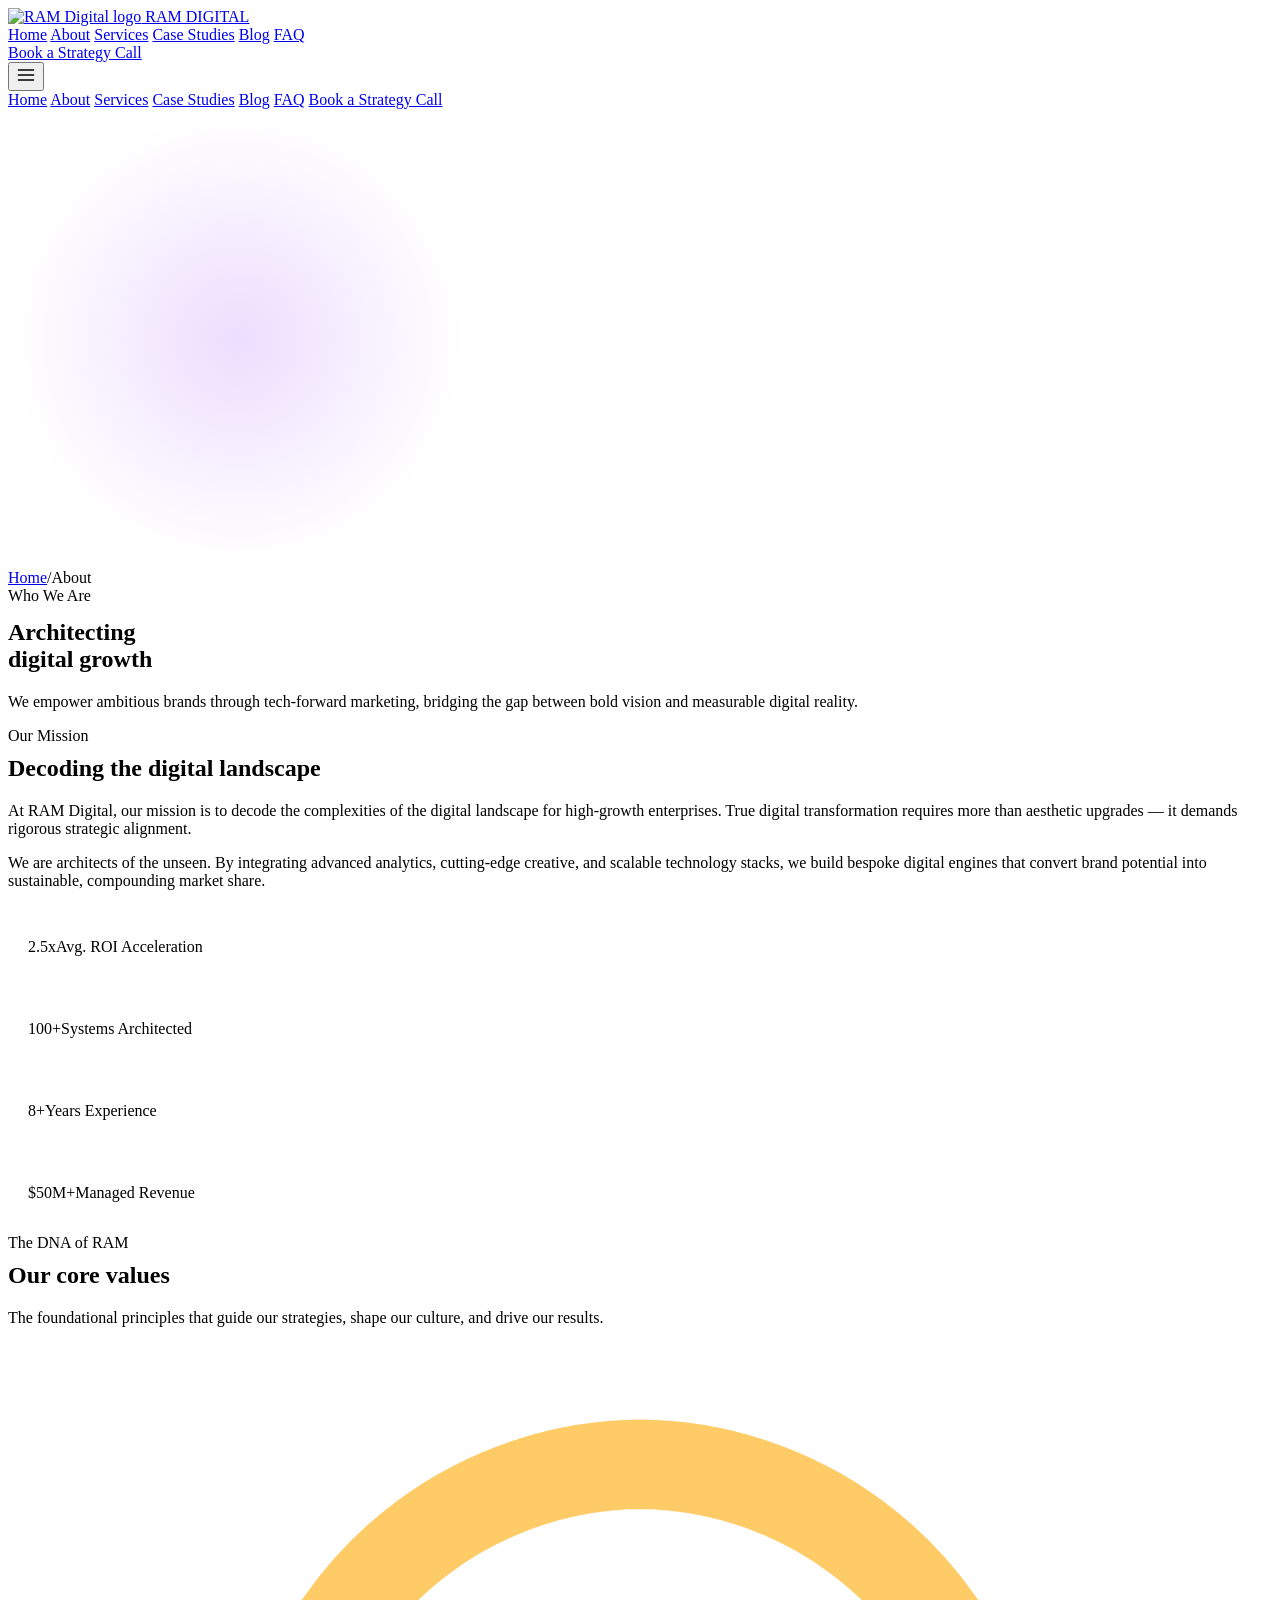
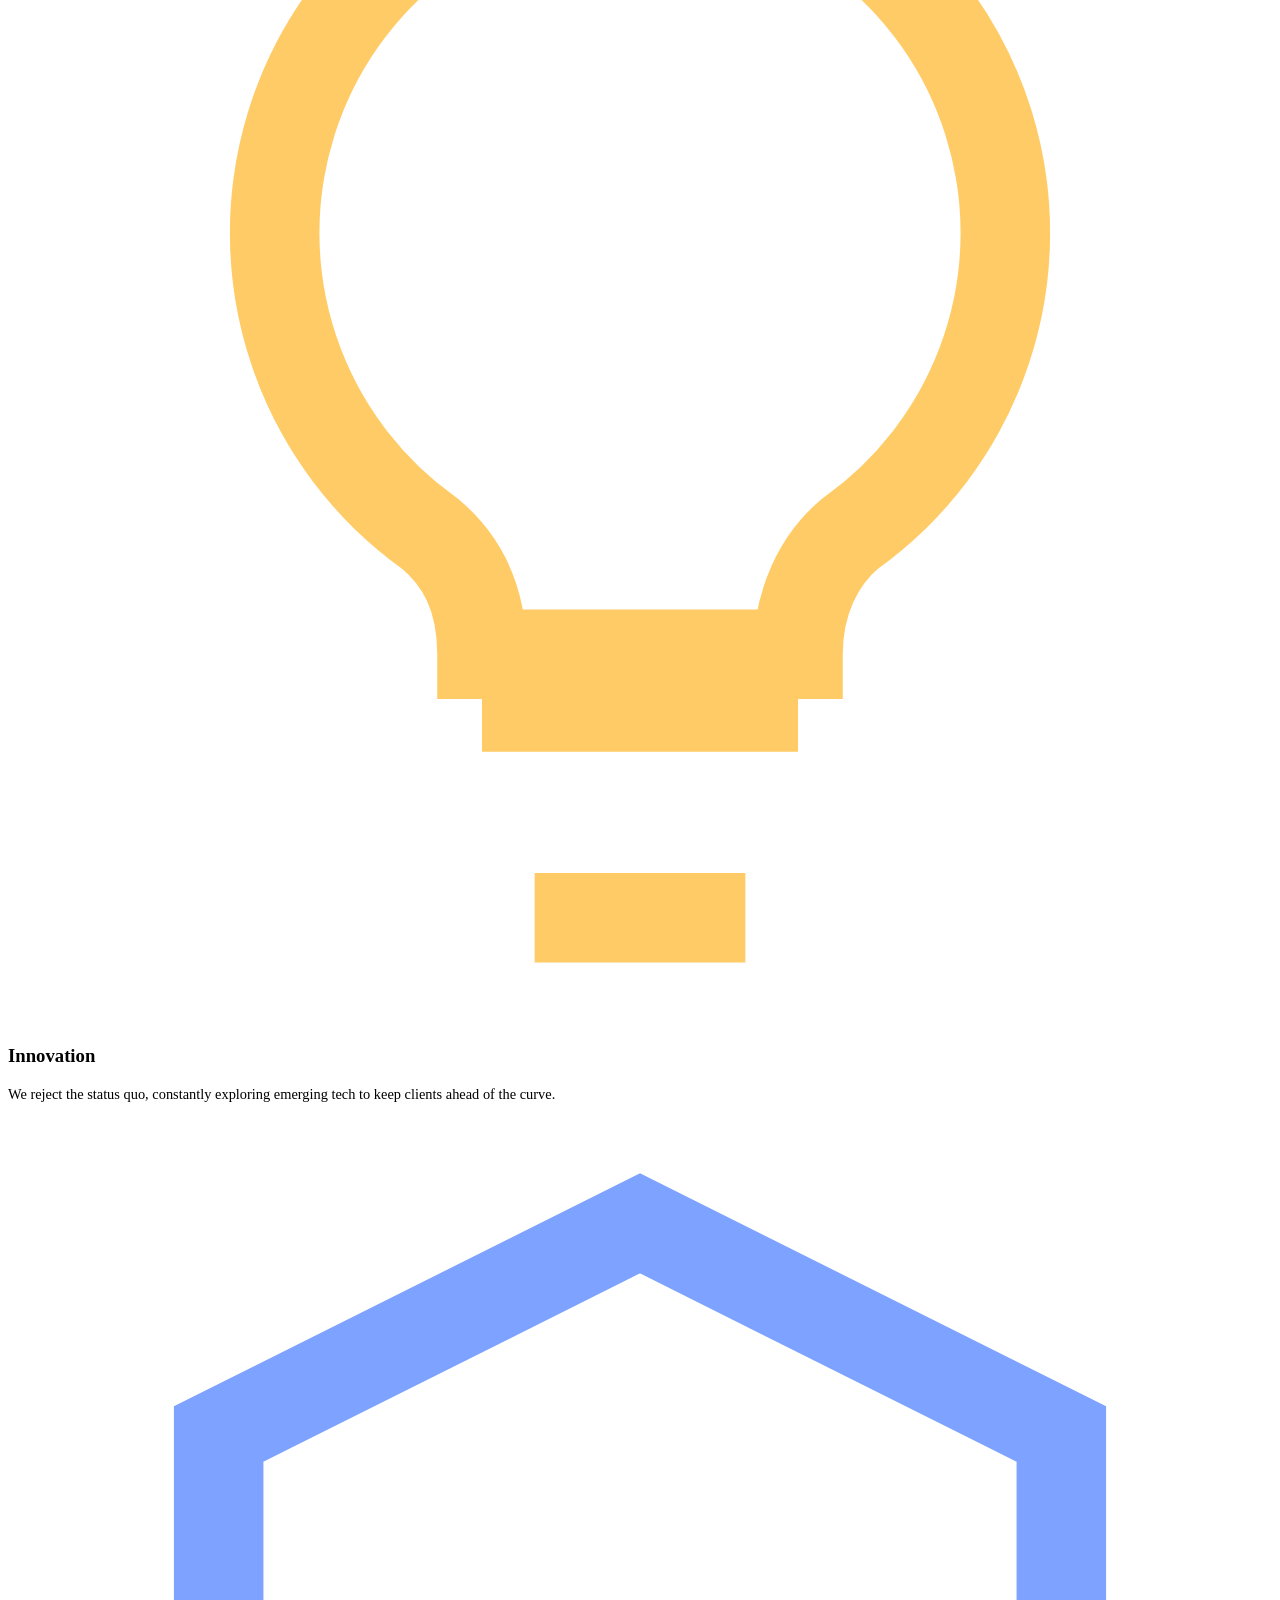
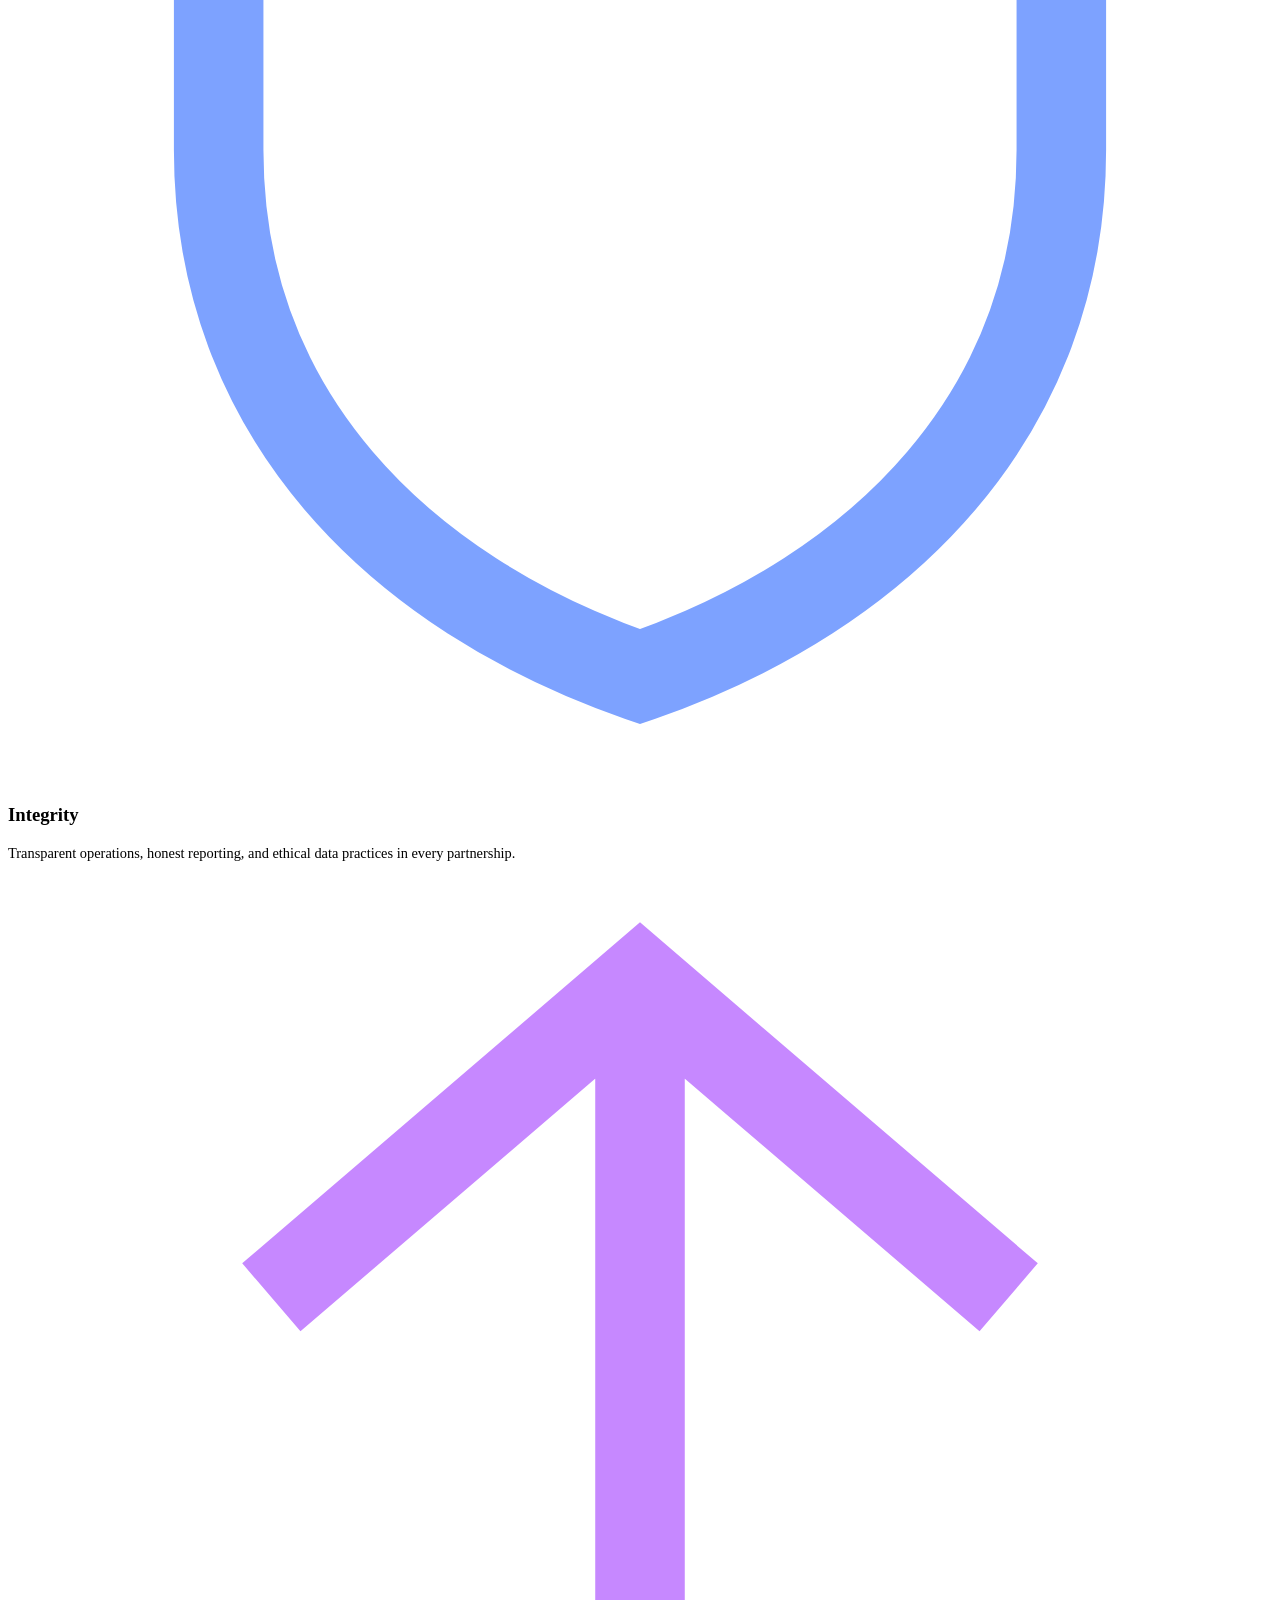
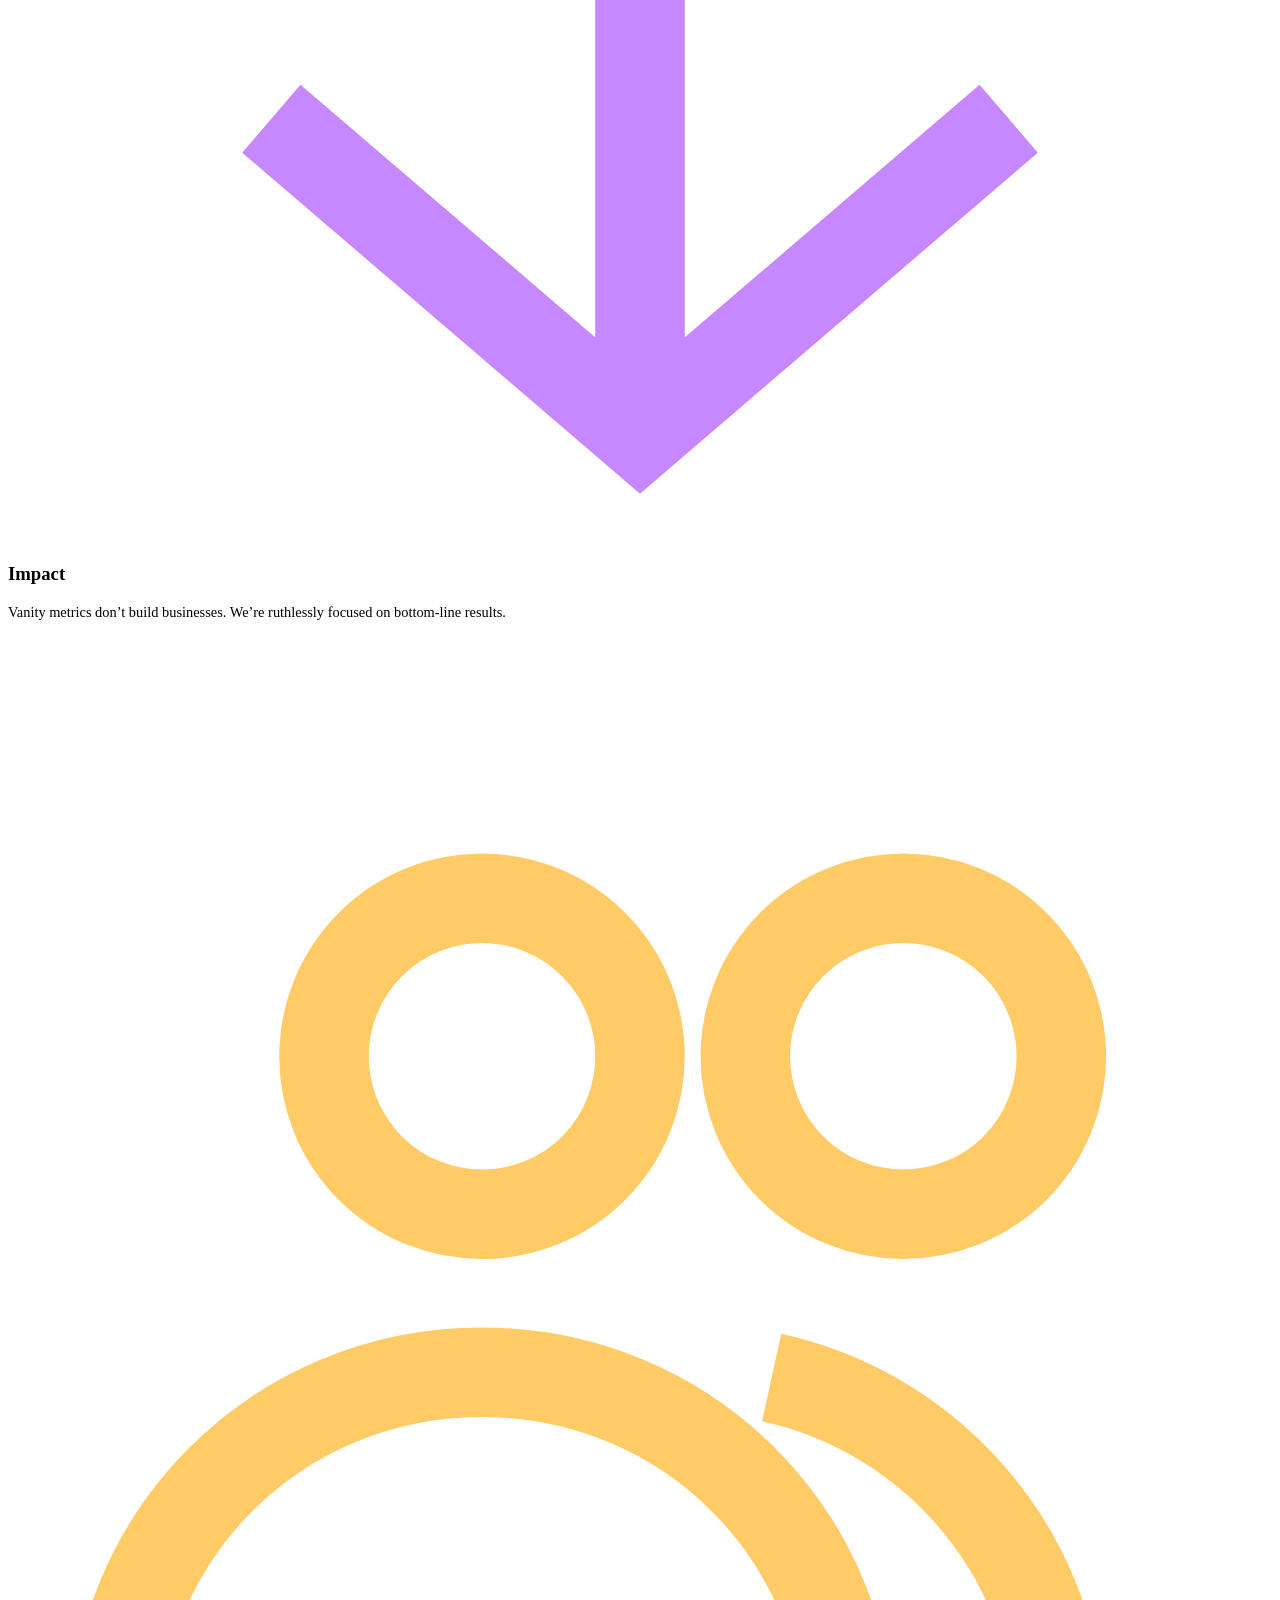
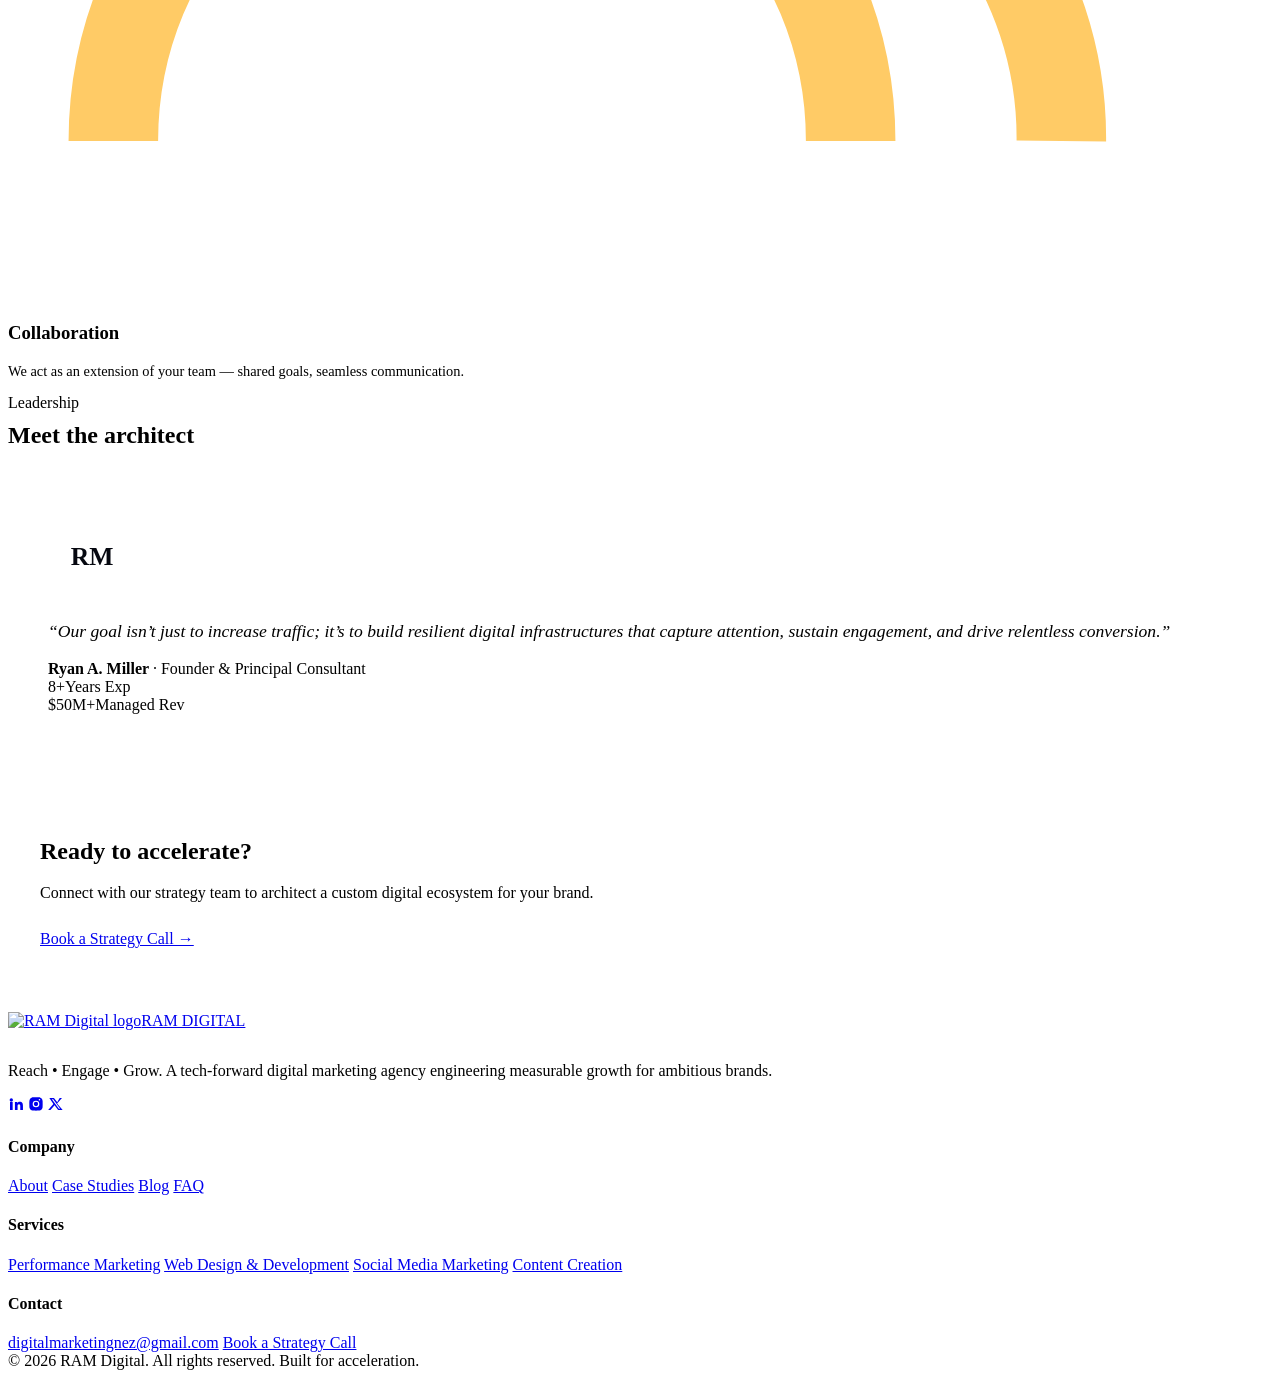
==== about.html @ 6a425c7b "Add files via upload" ====
<!DOCTYPE html>
<html lang="en">
<head>
<meta charset="UTF-8">
<meta name="viewport" content="width=device-width, initial-scale=1.0">
<title>About | RAM Digital</title>
<meta name="description" content="RAM Digital was founded on the belief that marketing should be a measurable science. Meet our mission, values and leadership.">
<link rel="icon" type="image/png" sizes="32x32" href="images/favicon-32.png">
<link rel="icon" type="image/png" sizes="16x16" href="images/favicon-16.png">
<link rel="apple-touch-icon" href="images/apple-touch-icon.png">
<link rel="manifest" href="manifest.json">
<meta name="theme-color" content="#080b14">
<link rel="stylesheet" href="css/style.css">
</head>
<body>
<header class="site-header">
  <div class="container nav-row">
    <a href="index.html" class="brand">
      <img src="images/logo-192.png" alt="RAM Digital logo">
      RAM DIGITAL
    </a>
    <nav class="nav-links" aria-label="Primary">
      <a href="index.html">Home</a>
<a href="about.html" class="active">About</a>
<a href="services.html">Services</a>
<a href="case-studies.html">Case Studies</a>
<a href="blog.html">Blog</a>
<a href="faq.html">FAQ</a>
    </nav>
    <div class="nav-actions">
      <div class="nav-cta">
        <a href="book-a-call.html" class="btn btn-primary btn-sm">Book a Strategy Call</a>
      </div>
      <button class="nav-toggle" aria-label="Toggle menu" aria-expanded="false">
        <svg width="20" height="20" viewBox="0 0 24 24" fill="none"><path d="M3 6h18M3 12h18M3 18h18" stroke="currentColor" stroke-width="2" stroke-linecap="round"/></svg>
      </button>
    </div>
  </div>
  <div class="mobile-menu">
    <a href="index.html">Home</a>
<a href="about.html">About</a>
<a href="services.html">Services</a>
<a href="case-studies.html">Case Studies</a>
<a href="blog.html">Blog</a>
<a href="faq.html">FAQ</a>
    <a href="book-a-call.html" class="btn btn-primary">Book a Strategy Call</a>
  </div>
</header>

<main>
  <section class="page-header">
    <div class="glow-orb" style="width:460px;height:460px;background:radial-gradient(circle,#a855f733,transparent 70%);top:-140px;right:-60px;"></div>
    <div class="container">
      <nav class="breadcrumb"><a href="index.html">Home</a><span>/</span><span style="color:var(--text-mid)">About</span></nav>
      <span class="eyebrow">Who We Are</span>
      <h1 style="margin-top:14px; max-width:16ch;">Architecting <span class="text-gradient">digital growth</span></h1>
      <p class="lede">We empower ambitious brands through tech-forward marketing, bridging the gap between bold vision and measurable digital reality.</p>
    </div>
  </section>

  <section class="section">
    <div class="container grid grid-2" style="align-items:center;">
      <div>
        <span class="eyebrow">Our Mission</span>
        <h2 style="margin-top:10px;">Decoding the digital landscape</h2>
        <p>At RAM Digital, our mission is to decode the complexities of the digital landscape for high-growth enterprises. True digital transformation requires more than aesthetic upgrades &mdash; it demands rigorous strategic alignment.</p>
        <p>We are architects of the unseen. By integrating advanced analytics, cutting-edge creative, and scalable technology stacks, we build bespoke digital engines that convert brand potential into sustainable, compounding market share.</p>
      </div>
      <div class="stat-row" style="grid-template-columns:1fr 1fr;">
        <div class="stat" style="padding:32px 20px;"><span class="num">2.5x</span><span class="label">Avg. ROI Acceleration</span></div>
        <div class="stat" style="padding:32px 20px;"><span class="num">100+</span><span class="label">Systems Architected</span></div>
        <div class="stat" style="padding:32px 20px;"><span class="num">8+</span><span class="label">Years Experience</span></div>
        <div class="stat" style="padding:32px 20px;"><span class="num">$50M+</span><span class="label">Managed Revenue</span></div>
      </div>
    </div>
  </section>

  <section class="section" style="background:var(--surface); border-top:1px solid var(--border); border-bottom:1px solid var(--border);">
    <div class="container">
      <span class="eyebrow">The DNA of RAM</span>
      <h2 style="margin-top:10px;">Our core values</h2>
      <p class="lede">The foundational principles that guide our strategies, shape our culture, and drive our results.</p>
      <div class="grid grid-4" style="margin-top:32px;">
        <div class="card">
          <div class="card-icon"><svg viewBox="0 0 24 24" fill="none" stroke="#ffcb66" stroke-width="1.7"><path d="M9 18h6M10 22h4M12 2a7 7 0 00-4 12.7c.6.5 1 1.2 1 2.3h6c0-1 .4-1.8 1-2.3A7 7 0 0012 2z"/></svg></div>
          <h3>Innovation</h3>
          <p style="font-size:.9rem;">We reject the status quo, constantly exploring emerging tech to keep clients ahead of the curve.</p>
        </div>
        <div class="card">
          <div class="card-icon"><svg viewBox="0 0 24 24" fill="none" stroke="#7da2ff" stroke-width="1.7"><path d="M12 2l8 4v6c0 5-3.4 8.4-8 10-4.6-1.6-8-5-8-10V6l8-4z"/></svg></div>
          <h3>Integrity</h3>
          <p style="font-size:.9rem;">Transparent operations, honest reporting, and ethical data practices in every partnership.</p>
        </div>
        <div class="card">
          <div class="card-icon"><svg viewBox="0 0 24 24" fill="none" stroke="#c688ff" stroke-width="1.7"><path d="M12 2v20M5 8l7-6 7 6M5 16l7 6 7-6"/></svg></div>
          <h3>Impact</h3>
          <p style="font-size:.9rem;">Vanity metrics don&rsquo;t build businesses. We&rsquo;re ruthlessly focused on bottom-line results.</p>
        </div>
        <div class="card">
          <div class="card-icon"><svg viewBox="0 0 24 24" fill="none" stroke="#ffcb66" stroke-width="1.7"><circle cx="9" cy="8" r="3"/><path d="M2 21c0-3.9 3.1-7 7-7s7 3.1 7 7"/><circle cx="17" cy="8" r="3"/><path d="M14.5 14.1a7 7 0 015.5 6.9"/></svg></div>
          <h3>Collaboration</h3>
          <p style="font-size:.9rem;">We act as an extension of your team &mdash; shared goals, seamless communication.</p>
        </div>
      </div>
    </div>
  </section>

  <section class="section">
    <div class="container">
      <span class="eyebrow">Leadership</span>
      <h2 style="margin-top:10px;">Meet the architect</h2>
      <div class="card" style="margin-top:24px; padding:40px;">
        <div class="grid grid-2" style="align-items:center; gap:40px;">
          <div>
            <div style="width:88px;height:88px;border-radius:50%;background:var(--grad-ascent); display:flex; align-items:center; justify-content:center; font-family:var(--font-display); font-weight:800; font-size:1.6rem; color:#060810; margin-bottom:20px;">RM</div>
            <p style="font-size:1.1rem; color:var(--text-hi); font-style:italic;">&ldquo;Our goal isn&rsquo;t just to increase traffic; it&rsquo;s to build resilient digital infrastructures that capture attention, sustain engagement, and drive relentless conversion.&rdquo;</p>
            <p style="margin:0; font-weight:700; color:var(--text-hi);">Ryan A. Miller <span style="font-weight:400; color:var(--text-lo);">&middot; Founder &amp; Principal Consultant</span></p>
          </div>
          <div class="stat-row" style="grid-template-columns:1fr 1fr;">
            <div class="stat"><span class="num">8+</span><span class="label">Years Exp</span></div>
            <div class="stat"><span class="num">$50M+</span><span class="label">Managed Rev</span></div>
          </div>
        </div>
      </div>
    </div>
  </section>

  <section class="section text-center">
    <div class="container">
      <div class="card" style="padding:64px 32px; background:linear-gradient(135deg, var(--surface), var(--surface-2));">
        <h2>Ready to accelerate?</h2>
        <p class="lede" style="margin:0 auto 28px;">Connect with our strategy team to architect a custom digital ecosystem for your brand.</p>
        <a href="book-a-call.html" class="btn btn-primary">Book a Strategy Call &rarr;</a>
      </div>
    </div>
  </section>
</main>
<footer class="site-footer">
  <div class="container">
    <div class="footer-grid">
      <div class="footer-brand">
        <a href="index.html" class="brand" style="margin-bottom:16px; display:inline-flex;">
          <img src="images/logo-192.png" alt="RAM Digital logo">
          RAM DIGITAL
        </a>
        <p>Reach &bull; Engage &bull; Grow. A tech-forward digital marketing agency engineering measurable growth for ambitious brands.</p>
        <div class="social-row" aria-label="Social links">
          <a href="#" aria-label="LinkedIn"><svg width="16" height="16" viewBox="0 0 24 24" fill="currentColor"><path d="M4.98 3.5a2.5 2.5 0 11-.02 5 2.5 2.5 0 01.02-5zM3 9h4v12H3V9zm7 0h3.8v1.7h.05c.53-1 1.83-2.05 3.77-2.05 4.03 0 4.78 2.65 4.78 6.1V21h-4v-5.6c0-1.34-.02-3.07-1.87-3.07-1.87 0-2.16 1.46-2.16 2.97V21h-4V9z"/></svg></a>
          <a href="#" aria-label="Instagram"><svg width="16" height="16" viewBox="0 0 24 24" fill="currentColor"><path d="M12 2c2.72 0 3.06.01 4.12.06 1.06.05 1.79.22 2.43.47.66.26 1.21.6 1.76 1.15.5.5.9 1.1 1.15 1.76.25.64.42 1.37.47 2.43.05 1.06.06 1.4.06 4.12s-.01 3.06-.06 4.12c-.05 1.06-.22 1.79-.47 2.43a4.9 4.9 0 01-1.15 1.76 4.9 4.9 0 01-1.76 1.15c-.64.25-1.37.42-2.43.47-1.06.05-1.4.06-4.12.06s-3.06-.01-4.12-.06c-1.06-.05-1.79-.22-2.43-.47a4.9 4.9 0 01-1.76-1.15 4.9 4.9 0 01-1.15-1.76c-.25-.64-.42-1.37-.47-2.43C2.01 15.06 2 14.72 2 12s.01-3.06.06-4.12c.05-1.06.22-1.79.47-2.43.26-.66.6-1.21 1.15-1.76A4.9 4.9 0 015.44 2.53c.64-.25 1.37-.42 2.43-.47C8.94 2.01 9.28 2 12 2zm0 5a5 5 0 100 10 5 5 0 000-10zm0 8.2a3.2 3.2 0 110-6.4 3.2 3.2 0 010 6.4zm5.2-8.4a1.17 1.17 0 100-2.34 1.17 1.17 0 000 2.34z"/></svg></a>
          <a href="#" aria-label="X"><svg width="16" height="16" viewBox="0 0 24 24" fill="currentColor"><path d="M17.53 3H21l-7.36 8.41L22 21h-6.82l-5.34-6.98L3.7 21H.23l7.87-8.98L2 3h6.99l4.83 6.38L17.53 3zm-1.2 16h1.9L7.77 5H5.75l10.58 14z"/></svg></a>
        </div>
      </div>
      <div class="footer-col">
        <h4>Company</h4>
        <a href="about.html">About</a>
        <a href="case-studies.html">Case Studies</a>
        <a href="blog.html">Blog</a>
        <a href="faq.html">FAQ</a>
      </div>
      <div class="footer-col">
        <h4>Services</h4>
        <a href="performance-marketing.html">Performance Marketing</a>
        <a href="web-design-development.html">Web Design &amp; Development</a>
        <a href="social-media-marketing.html">Social Media Marketing</a>
        <a href="content-creation.html">Content Creation</a>
      </div>
      <div class="footer-col">
        <h4>Contact</h4>
        <a href="mailto:digitalmarketingnez@gmail.com">digitalmarketingnez@gmail.com</a>
        <a href="book-a-call.html">Book a Strategy Call</a>
      </div>
    </div>
    <div class="footer-bottom">
      <span>&copy; 2026 RAM Digital. All rights reserved.</span>
      <span>Built for acceleration.</span>
    </div>
  </div>
</footer>
<script src="js/main.js"></script>
</body>
</html>
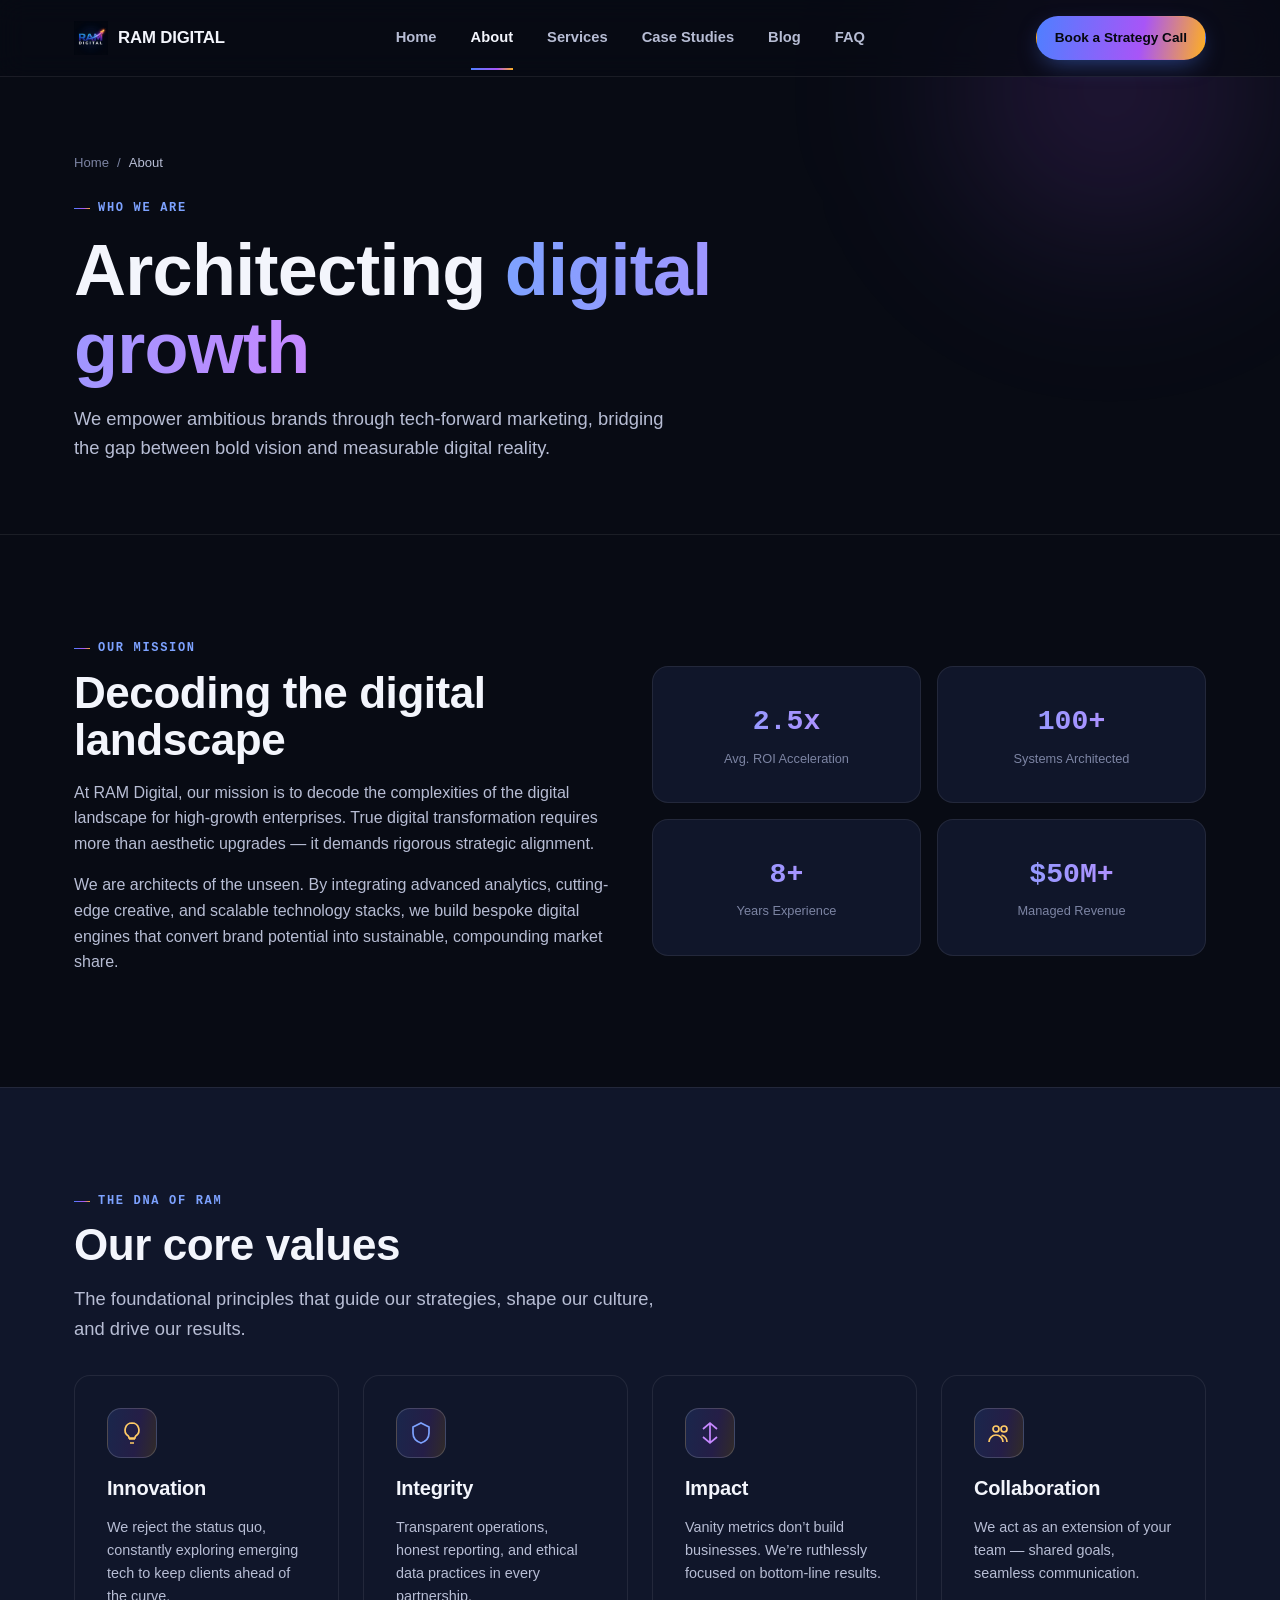
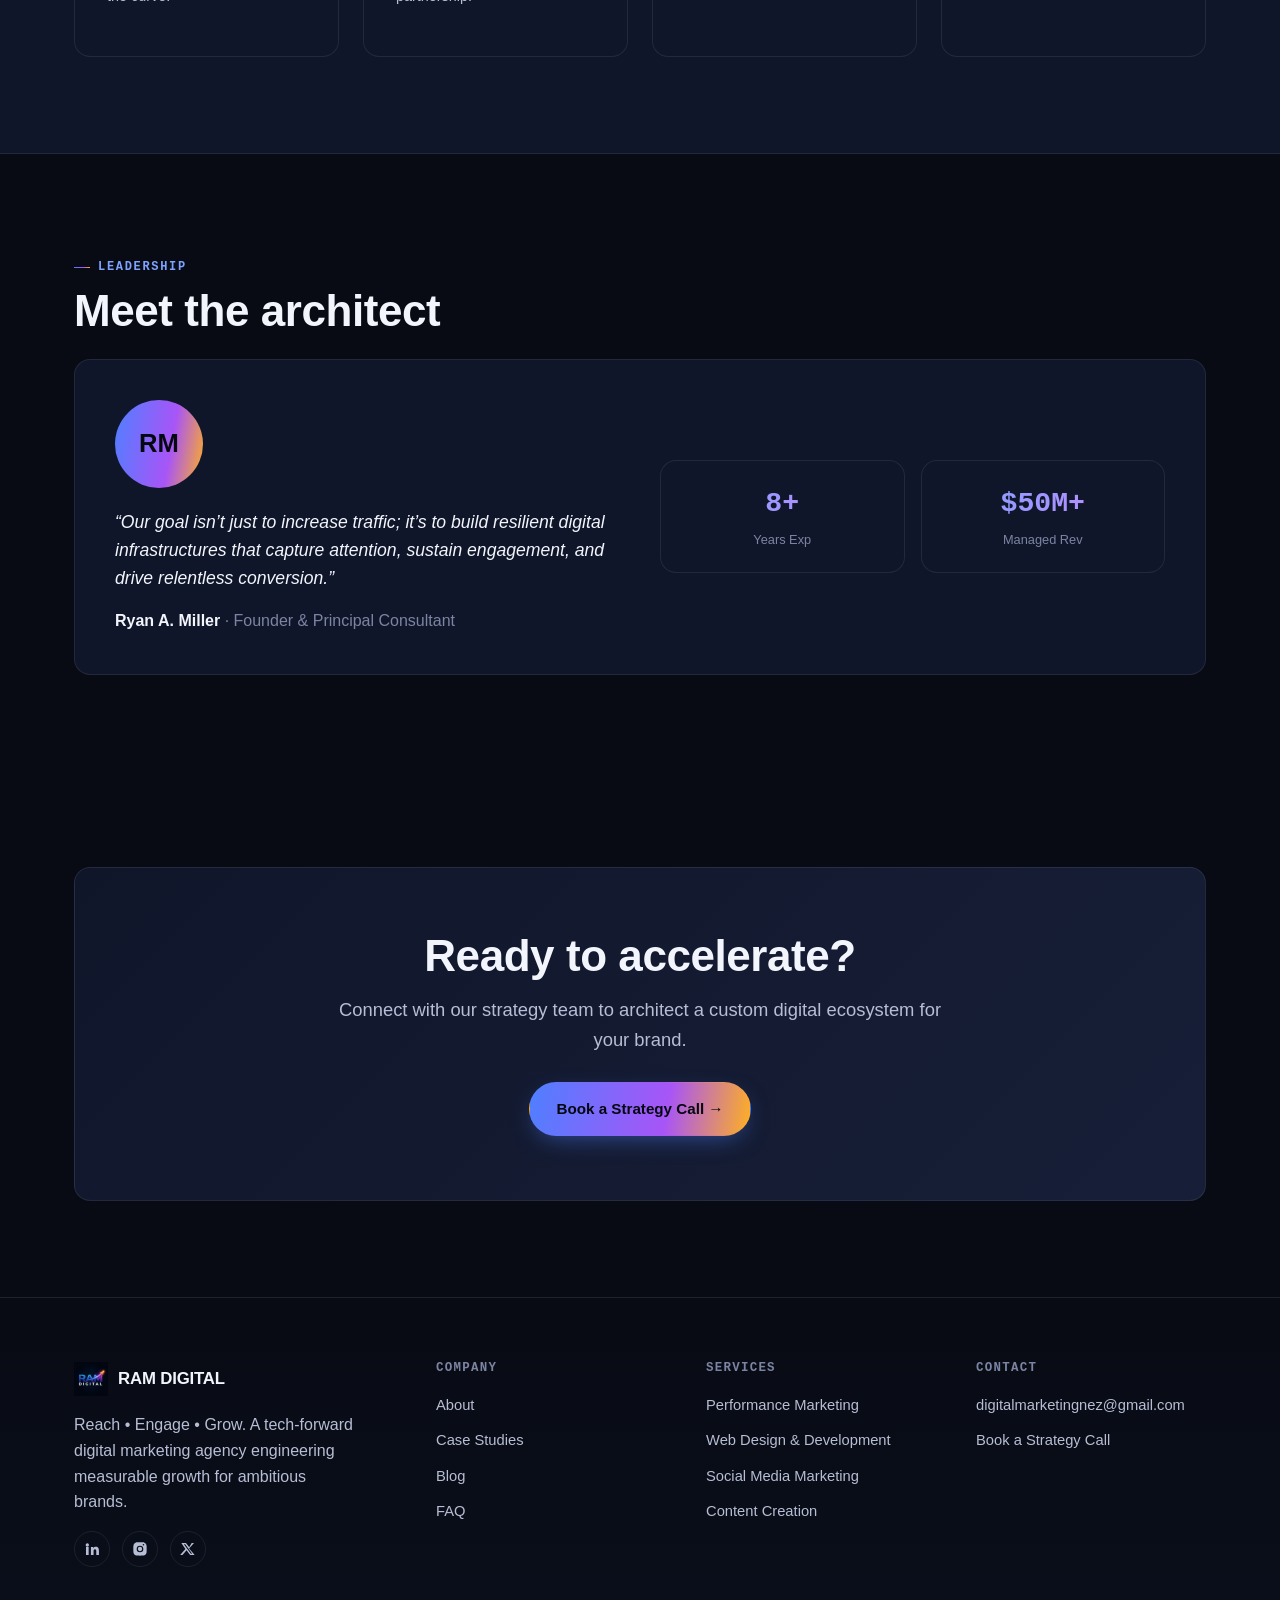
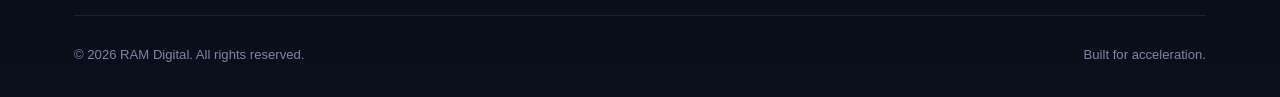
==== commit 8445ef9a: "Add files via upload" ====
--- a/about.html
+++ b/about.html
@@ -10,13 +10,567 @@
 <link rel="apple-touch-icon" href="images/apple-touch-icon.png">
 <link rel="manifest" href="manifest.json">
 <meta name="theme-color" content="#080b14">
-<link rel="stylesheet" href="css/style.css">
+<style>
+/* ==========================================================================
+   RAM DIGITAL — Design System
+   Palette derived from brand mark: navy field, blue→violet ascent, gold spark
+   ========================================================================== */
+
+@import url('https://fonts.googleapis.com/css2?family=Montserrat:wght@700;800;900&family=Plus+Jakarta+Sans:ital,wght@0,400;0,500;0,600;0,700;1,400&family=IBM+Plex+Mono:wght@500;600&display=swap');
+
+:root{
+  /* --- Core palette --- */
+  --ink:        #080b14;   /* page base */
+  --surface:    #10162a;   /* card / raised panel */
+  --surface-2:  #171f38;   /* card hover / nested panel */
+  --surface-3:  #1e2848;   /* deepest raised, borders context */
+  --border:     rgba(255,255,255,0.08);
+  --border-hi:  rgba(255,255,255,0.16);
+
+  --blue:       #4f7fff;
+  --blue-soft:  #7da2ff;
+  --violet:     #a855f7;
+  --violet-soft:#c688ff;
+  --gold:       #ffb020;
+  --gold-soft:  #ffcb66;
+
+  --text-hi:    #f3f5fc;
+  --text-mid:   #b7bdd4;
+  --text-lo:    #7c84a3;
+
+  --success:    #34d399;
+
+  /* --- Gradients --- */
+  --grad-ascent: linear-gradient(100deg, var(--blue) 0%, var(--violet) 62%, var(--gold) 100%);
+  --grad-ascent-soft: linear-gradient(100deg, rgba(79,127,255,.16) 0%, rgba(168,85,247,.14) 60%, rgba(255,176,32,.14) 100%);
+  --grad-text: linear-gradient(95deg, var(--blue-soft) 0%, var(--violet-soft) 100%);
+  --grad-radial-glow: radial-gradient(circle at 50% 0%, rgba(79,127,255,.20), transparent 60%);
+
+  /* --- Type --- */
+  --font-display: 'Montserrat', sans-serif;
+  --font-body: 'Plus Jakarta Sans', sans-serif;
+  --font-mono: 'IBM Plex Mono', monospace;
+
+  /* --- Spacing / layout --- */
+  --container: 1180px;
+  --gutter: 24px;
+  --radius-sm: 10px;
+  --radius-md: 16px;
+  --radius-lg: 24px;
+  --radius-full: 999px;
+}
+
+/* ---------- Reset ---------- */
+*,*::before,*::after{ box-sizing: border-box; }
+html{ scroll-behavior: smooth; }
+body{
+  margin:0;
+  background: var(--ink);
+  color: var(--text-hi);
+  font-family: var(--font-body);
+  font-size: 16px;
+  line-height: 1.6;
+  -webkit-font-smoothing: antialiased;
+}
+img{ max-width:100%; display:block; }
+a{ color: inherit; text-decoration: none; }
+ul{ margin:0; padding:0; list-style:none; }
+button{ font-family: inherit; cursor:pointer; }
+input,select,textarea{ font-family: inherit; }
+
+:focus-visible{
+  outline: 2px solid var(--gold);
+  outline-offset: 3px;
+  border-radius: 4px;
+}
+
+@media (prefers-reduced-motion: reduce){
+  *{ animation-duration: .001ms !important; animation-iteration-count: 1 !important; transition-duration: .001ms !important; scroll-behavior:auto !important; }
+}
+
+/* ---------- Layout helpers ---------- */
+.container{
+  width:100%;
+  max-width: var(--container);
+  margin: 0 auto;
+  padding: 0 var(--gutter);
+}
+.section{ padding: 96px 0; position:relative; }
+.section-tight{ padding: 56px 0; }
+@media (max-width: 720px){
+  .section{ padding: 64px 0; }
+}
+
+.eyebrow{
+  display:inline-flex;
+  align-items:center;
+  gap:8px;
+  font-family: var(--font-mono);
+  font-size: 12px;
+  font-weight: 600;
+  letter-spacing: .14em;
+  text-transform: uppercase;
+  color: var(--blue-soft);
+}
+.eyebrow::before{
+  content:"";
+  width: 16px; height: 1px;
+  background: var(--grad-ascent);
+}
+
+h1,h2,h3,h4{
+  font-family: var(--font-display);
+  font-weight: 800;
+  line-height: 1.08;
+  letter-spacing: -0.01em;
+  margin: 0 0 16px;
+  color: var(--text-hi);
+}
+h1{ font-size: clamp(2.4rem, 4.4vw + 1rem, 4.5rem); }
+h2{ font-size: clamp(1.9rem, 2.6vw + 1rem, 2.75rem); }
+h3{ font-size: 1.25rem; }
+p{ margin: 0 0 16px; color: var(--text-mid); }
+.lede{ font-size: 1.15rem; color: var(--text-mid); max-width: 60ch; }
+
+.text-gradient{
+  background: var(--grad-text);
+  -webkit-background-clip: text;
+  background-clip: text;
+  color: transparent;
+}
+
+/* ---------- Trajectory motif (signature element) ---------- */
+/* An ascending gradient line with a glowing terminus — echoes the growth-arrow mark.
+   Used as hero backdrop, section divider, and inline data accent. */
+.trajectory-divider{
+  width:100%;
+  height: 48px;
+  display:flex;
+  align-items:center;
+  justify-content:center;
+  margin: 8px 0 0;
+}
+.trajectory-divider svg{ width:100%; max-width: 340px; height:auto; opacity:.9; }
+
+.glow-orb{
+  position:absolute;
+  border-radius:50%;
+  filter: blur(70px);
+  pointer-events:none;
+  z-index:0;
+}
+
+/* ---------- Buttons ---------- */
+.btn{
+  display:inline-flex;
+  align-items:center;
+  justify-content:center;
+  gap:8px;
+  padding: 14px 26px;
+  border-radius: var(--radius-full);
+  font-weight:700;
+  font-size: .95rem;
+  border: 1px solid transparent;
+  transition: transform .18s ease, box-shadow .18s ease, background .18s ease, border-color .18s ease;
+  white-space: nowrap;
+}
+.btn:active{ transform: scale(.97); }
+.btn-primary{
+  background: var(--grad-ascent);
+  color: #060810;
+  box-shadow: 0 8px 24px -8px rgba(79,127,255,.55);
+}
+.btn-primary:hover{ box-shadow: 0 10px 30px -6px rgba(168,85,247,.6); transform: translateY(-1px); }
+.btn-ghost{
+  background: rgba(255,255,255,.03);
+  border-color: var(--border-hi);
+  color: var(--text-hi);
+}
+.btn-ghost:hover{ background: rgba(255,255,255,.07); border-color: var(--blue-soft); }
+.btn-block{ width:100%; }
+.btn-sm{ padding: 10px 18px; font-size:.85rem; }
+.btn-arrow{ transition: transform .18s ease; }
+.btn:hover .btn-arrow{ transform: translateX(3px); }
+
+/* ---------- Header / Nav ---------- */
+.site-header{
+  position: fixed;
+  top:0; left:0; right:0;
+  z-index: 100;
+  backdrop-filter: blur(14px);
+  background: rgba(8,11,20,.72);
+  border-bottom: 1px solid var(--border);
+}
+.nav-row{
+  display:flex;
+  align-items:center;
+  justify-content:space-between;
+  height: 76px;
+}
+.brand{
+  display:flex;
+  align-items:center;
+  gap:10px;
+  font-family: var(--font-display);
+  font-weight: 800;
+  font-size: 1.05rem;
+  letter-spacing: -0.01em;
+}
+.brand img{ height: 34px; width:auto; }
+
+.nav-links{
+  display:none;
+  align-items:center;
+  gap: 34px;
+}
+.nav-links a{
+  font-size:.92rem;
+  font-weight:600;
+  color: var(--text-mid);
+  transition: color .15s ease;
+  position:relative;
+}
+.nav-links a:hover, .nav-links a.active{ color: var(--text-hi); }
+.nav-links a.active::after{
+  content:"";
+  position:absolute;
+  left:0; right:0; bottom:-20px;
+  height:2px;
+  background: var(--grad-ascent);
+}
+.nav-cta{ display:none; align-items:center; gap:14px; }
+.nav-actions{ display:flex; align-items:center; gap:10px; }
+
+.nav-toggle{
+  display:flex;
+  align-items:center;
+  justify-content:center;
+  width:42px; height:42px;
+  background: rgba(255,255,255,.04);
+  border:1px solid var(--border);
+  border-radius: 10px;
+  color: var(--text-hi);
+}
+
+.mobile-menu{
+  position:fixed;
+  inset: 76px 0 0 0;
+  background: var(--ink);
+  z-index: 99;
+  padding: 28px var(--gutter) 40px;
+  display:none;
+  flex-direction:column;
+  gap: 4px;
+  overflow-y:auto;
+}
+.mobile-menu.open{ display:flex; }
+.mobile-menu a{
+  padding: 16px 4px;
+  border-bottom: 1px solid var(--border);
+  font-weight:600;
+  font-size:1.05rem;
+  color: var(--text-hi);
+}
+.mobile-menu .btn{ margin-top: 20px; }
+
+@media (min-width: 960px){
+  .nav-links{ display:flex; }
+  .nav-cta{ display:flex; }
+  .nav-toggle{ display:none; }
+  .mobile-menu{ display:none !important; }
+}
+
+/* ---------- Cards ---------- */
+.card{
+  background: var(--surface);
+  border: 1px solid var(--border);
+  border-radius: var(--radius-md);
+  padding: 32px;
+  transition: border-color .2s ease, transform .2s ease, background .2s ease;
+}
+.card:hover{ border-color: var(--border-hi); background: var(--surface-2); }
+.card-icon{
+  width:50px; height:50px;
+  border-radius: 14px;
+  display:flex; align-items:center; justify-content:center;
+  margin-bottom: 20px;
+  background: var(--grad-ascent-soft);
+  border: 1px solid var(--border-hi);
+}
+.card-icon svg{ width:24px; height:24px; }
+
+.pill{
+  display:inline-flex;
+  align-items:center;
+  padding: 6px 14px;
+  border-radius: var(--radius-full);
+  font-size:.78rem;
+  font-weight:700;
+  background: rgba(255,255,255,.05);
+  border: 1px solid var(--border);
+  color: var(--text-mid);
+}
+
+/* ---------- Stats ---------- */
+.stat-row{
+  display:grid;
+  grid-template-columns: repeat(2,1fr);
+  gap: 16px;
+}
+@media (min-width:720px){ .stat-row{ grid-template-columns: repeat(4,1fr); } }
+.stat{
+  padding: 20px;
+  border-radius: var(--radius-md);
+  background: var(--surface);
+  border: 1px solid var(--border);
+  text-align:center;
+}
+.stat .num{
+  font-family: var(--font-mono);
+  font-size: clamp(1.6rem, 2.2vw, 2.2rem);
+  font-weight: 600;
+  background: var(--grad-text);
+  -webkit-background-clip:text;
+  background-clip:text;
+  color:transparent;
+  display:block;
+}
+.stat .label{ font-size:.8rem; color: var(--text-lo); margin-top:4px; }
+
+/* ---------- Grid utilities ---------- */
+.grid{ display:grid; gap: 24px; }
+.grid-2{ grid-template-columns: 1fr; }
+.grid-3{ grid-template-columns: 1fr; }
+.grid-4{ grid-template-columns: repeat(2,1fr); }
+@media (min-width: 720px){
+  .grid-2{ grid-template-columns: repeat(2,1fr); }
+  .grid-3{ grid-template-columns: repeat(3,1fr); }
+}
+@media (min-width: 960px){
+  .grid-4{ grid-template-columns: repeat(4,1fr); }
+}
+
+.flex{ display:flex; }
+.items-center{ align-items:center; }
+.justify-between{ justify-content:space-between; }
+.gap-sm{ gap:10px; }
+.gap-md{ gap:20px; }
+.mt-0{ margin-top:0; }
+.text-center{ text-align:center; }
+.max-w{ max-width: 640px; margin-left:auto; margin-right:auto; }
+
+/* ---------- Hero ---------- */
+.hero{
+  padding: 168px 0 96px;
+  position:relative;
+  overflow:hidden;
+}
+.hero-grid{
+  display:grid;
+  gap: 48px;
+  align-items:center;
+  grid-template-columns: 1fr;
+}
+@media (min-width: 960px){
+  .hero-grid{ grid-template-columns: 1.1fr .9fr; gap: 64px; }
+}
+.hero-actions{ display:flex; flex-wrap:wrap; gap:14px; margin-top: 8px; }
+
+/* ---------- Forms ---------- */
+.field{ margin-bottom: 18px; }
+.field label{
+  display:block;
+  font-size:.82rem;
+  font-weight:600;
+  color: var(--text-mid);
+  margin-bottom: 8px;
+}
+.field input, .field select, .field textarea{
+  width:100%;
+  padding: 14px 16px;
+  background: var(--surface-2);
+  border: 1px solid var(--border);
+  border-radius: var(--radius-sm);
+  color: var(--text-hi);
+  font-size: .95rem;
+  transition: border-color .15s ease;
+}
+.field input:focus, .field select:focus, .field textarea:focus{
+  border-color: var(--blue);
+  outline:none;
+}
+.field textarea{ resize: vertical; min-height: 110px; }
+
+/* ---------- FAQ accordion ---------- */
+.faq-item{
+  border: 1px solid var(--border);
+  border-radius: var(--radius-md);
+  background: var(--surface);
+  margin-bottom: 12px;
+  overflow:hidden;
+}
+.faq-q{
+  width:100%;
+  display:flex;
+  align-items:center;
+  justify-content:space-between;
+  gap:16px;
+  padding: 20px 24px;
+  background:none;
+  border:none;
+  color: var(--text-hi);
+  font-weight:700;
+  font-size: 1rem;
+  text-align:left;
+}
+.faq-q .chev{ transition: transform .2s ease; flex-shrink:0; color: var(--text-lo); }
+.faq-item.open .faq-q .chev{ transform: rotate(180deg); }
+.faq-a{
+  max-height:0;
+  overflow:hidden;
+  transition: max-height .25s ease;
+  padding: 0 24px;
+}
+.faq-item.open .faq-a{ padding-bottom: 20px; }
+
+/* ---------- Footer ---------- */
+.site-footer{
+  border-top: 1px solid var(--border);
+  padding: 64px 0 32px;
+  background: linear-gradient(180deg, transparent, rgba(79,127,255,.03));
+}
+.footer-grid{
+  display:grid;
+  gap: 40px;
+  grid-template-columns: 1fr;
+  margin-bottom: 48px;
+}
+@media (min-width: 720px){
+  .footer-grid{ grid-template-columns: 1.4fr 1fr 1fr 1fr; }
+}
+.footer-brand p{ max-width: 32ch; }
+.footer-col h4{
+  font-family: var(--font-mono);
+  font-size:.78rem;
+  letter-spacing:.1em;
+  text-transform: uppercase;
+  color: var(--text-lo);
+  font-weight:600;
+  margin-bottom: 18px;
+}
+.footer-col a{
+  display:block;
+  color: var(--text-mid);
+  font-size: .92rem;
+  margin-bottom: 12px;
+  transition: color .15s ease;
+}
+.footer-col a:hover{ color: var(--text-hi); }
+.footer-bottom{
+  display:flex;
+  flex-direction:column;
+  gap:12px;
+  padding-top: 28px;
+  border-top: 1px solid var(--border);
+  font-size:.82rem;
+  color: var(--text-lo);
+}
+@media (min-width:720px){
+  .footer-bottom{ flex-direction:row; justify-content:space-between; }
+}
+.social-row{ display:flex; gap:12px; }
+.social-row a{
+  width:36px; height:36px;
+  display:flex; align-items:center; justify-content:center;
+  border:1px solid var(--border);
+  border-radius:50%;
+  color: var(--text-mid);
+}
+.social-row a:hover{ border-color: var(--blue-soft); color: var(--text-hi); }
+
+/* ---------- Breadcrumb / page header ---------- */
+.page-header{
+  padding: 152px 0 56px;
+  border-bottom: 1px solid var(--border);
+  position:relative;
+  overflow:hidden;
+}
+.breadcrumb{
+  display:flex; align-items:center; gap:8px;
+  font-size:.82rem; color: var(--text-lo); margin-bottom: 18px;
+}
+.breadcrumb a:hover{ color: var(--text-hi); }
+
+/* ---------- Misc components ---------- */
+.badge-num{
+  font-family: var(--font-mono);
+  font-size:.78rem;
+  color: var(--gold-soft);
+  border: 1px solid var(--border-hi);
+  border-radius: var(--radius-full);
+  padding: 4px 12px;
+  display:inline-block;
+  margin-bottom: 14px;
+}
+.divider{ height:1px; background: var(--border); border:none; margin: 0; }
+
+.quote-card{
+  background: var(--surface);
+  border: 1px solid var(--border);
+  border-radius: var(--radius-lg);
+  padding: 32px;
+}
+.stars{ color: var(--gold); letter-spacing:2px; margin-bottom: 14px; }
+
+.tag-list{ display:flex; flex-wrap:wrap; gap:8px; }
+
+.table-of-timeline{ display:flex; flex-direction:column; gap:0; }
+.timeline-step{
+  display:grid;
+  grid-template-columns: 90px 1fr;
+  gap: 20px;
+  padding: 28px 0;
+  border-top: 1px solid var(--border);
+}
+.timeline-step:last-child{ border-bottom: 1px solid var(--border); }
+.timeline-step .when{
+  font-family: var(--font-mono);
+  font-size:.82rem;
+  color: var(--gold-soft);
+  padding-top: 4px;
+}
+
+.blog-card img, .case-card img{
+  border-radius: var(--radius-md) var(--radius-md) 0 0;
+  aspect-ratio: 16/10;
+  object-fit: cover;
+  width:100%;
+}
+.blog-card{ padding:0; overflow:hidden; }
+.blog-card .body{ padding: 24px; }
+.meta-row{ display:flex; gap:14px; align-items:center; font-size:.78rem; color: var(--text-lo); margin-bottom: 12px; font-family: var(--font-mono); }
+
+.avatar-stack{ display:flex; }
+.avatar-stack img{
+  width:38px; height:38px; border-radius:50%;
+  border: 2px solid var(--ink);
+  object-fit:cover;
+  margin-left:-10px;
+}
+.avatar-stack img:first-child{ margin-left:0; }
+
+.sr-only{
+  position:absolute; width:1px; height:1px; padding:0; margin:-1px;
+  overflow:hidden; clip:rect(0,0,0,0); white-space:nowrap; border:0;
+}
+
+</style>
 </head>
 <body>
 <header class="site-header">
   <div class="container nav-row">
     <a href="index.html" class="brand">
-      <img src="images/logo-192.png" alt="RAM Digital logo">
+      <img src="[data-uri]" alt="RAM Digital logo">
       RAM DIGITAL
     </a>
     <nav class="nav-links" aria-label="Primary">
@@ -140,7 +694,7 @@
     <div class="footer-grid">
       <div class="footer-brand">
         <a href="index.html" class="brand" style="margin-bottom:16px; display:inline-flex;">
-          <img src="images/logo-192.png" alt="RAM Digital logo">
+          <img src="[data-uri]" alt="RAM Digital logo">
           RAM DIGITAL
         </a>
         <p>Reach &bull; Engage &bull; Grow. A tech-forward digital marketing agency engineering measurable growth for ambitious brands.</p>
@@ -176,6 +730,95 @@
     </div>
   </div>
 </footer>
-<script src="js/main.js"></script>
+<script>
+// RAM Digital — shared interactions
+document.addEventListener('DOMContentLoaded', () => {
+  // Mobile nav toggle
+  const toggle = document.querySelector('.nav-toggle');
+  const menu = document.querySelector('.mobile-menu');
+  if (toggle && menu) {
+    toggle.addEventListener('click', () => {
+      const isOpen = menu.classList.toggle('open');
+      toggle.setAttribute('aria-expanded', isOpen ? 'true' : 'false');
+      document.body.style.overflow = isOpen ? 'hidden' : '';
+    });
+    menu.querySelectorAll('a').forEach(a => {
+      a.addEventListener('click', () => {
+        menu.classList.remove('open');
+        document.body.style.overflow = '';
+      });
+    });
+  }
+
+  // FAQ accordions
+  document.querySelectorAll('.faq-item').forEach(item => {
+    const q = item.querySelector('.faq-q');
+    const a = item.querySelector('.faq-a');
+    if (!q || !a) return;
+    a.style.maxHeight = '0px';
+    q.addEventListener('click', () => {
+      const isOpen = item.classList.contains('open');
+      // close siblings within the same faq group
+      const group = item.closest('.faq-group');
+      if (group) {
+        group.querySelectorAll('.faq-item.open').forEach(other => {
+          if (other !== item) {
+            other.classList.remove('open');
+            other.querySelector('.faq-a').style.maxHeight = '0px';
+          }
+        });
+      }
+      item.classList.toggle('open', !isOpen);
+      a.style.maxHeight = !isOpen ? a.scrollHeight + 'px' : '0px';
+    });
+  });
+
+  // Contact / lead forms: submit to Netlify Forms via fetch, then show confirmation.
+  // Falls back to a visible confirmation even if the network request fails (e.g. running locally,
+  // off Netlify, or offline) so the UI never looks broken during local preview.
+  function encodeFormData(form) {
+    const data = new FormData(form);
+    return new URLSearchParams(data).toString();
+  }
+
+  document.querySelectorAll('form[data-lead-form]').forEach(form => {
+    form.addEventListener('submit', (e) => {
+      e.preventDefault();
+      const btn = form.querySelector('button[type="submit"]');
+      const original = btn ? btn.textContent : '';
+      const isNetlifyForm = form.hasAttribute('data-netlify');
+
+      const finish = () => {
+        if (btn) { btn.textContent = 'Sent — we\u2019ll be in touch'; btn.disabled = true; }
+        setTimeout(() => {
+          if (btn) { btn.textContent = original; btn.disabled = false; }
+          form.reset();
+        }, 3200);
+      };
+
+      if (!isNetlifyForm) { finish(); return; }
+
+      if (btn) { btn.textContent = 'Sending…'; btn.disabled = true; }
+      fetch('/', {
+        method: 'POST',
+        headers: { 'Content-Type': 'application/x-www-form-urlencoded' },
+        body: encodeFormData(form),
+      })
+        .then(() => finish())
+        .catch(() => finish());
+    });
+  });
+
+  // Mark active nav link based on current path
+  const path = location.pathname.split('/').pop() || 'index.html';
+  document.querySelectorAll('.nav-links a, .mobile-menu a').forEach(a => {
+    const href = a.getAttribute('href');
+    if (href === path || (path === '' && href === 'index.html')) {
+      a.classList.add('active');
+    }
+  });
+});
+
+</script>
 </body>
 </html>
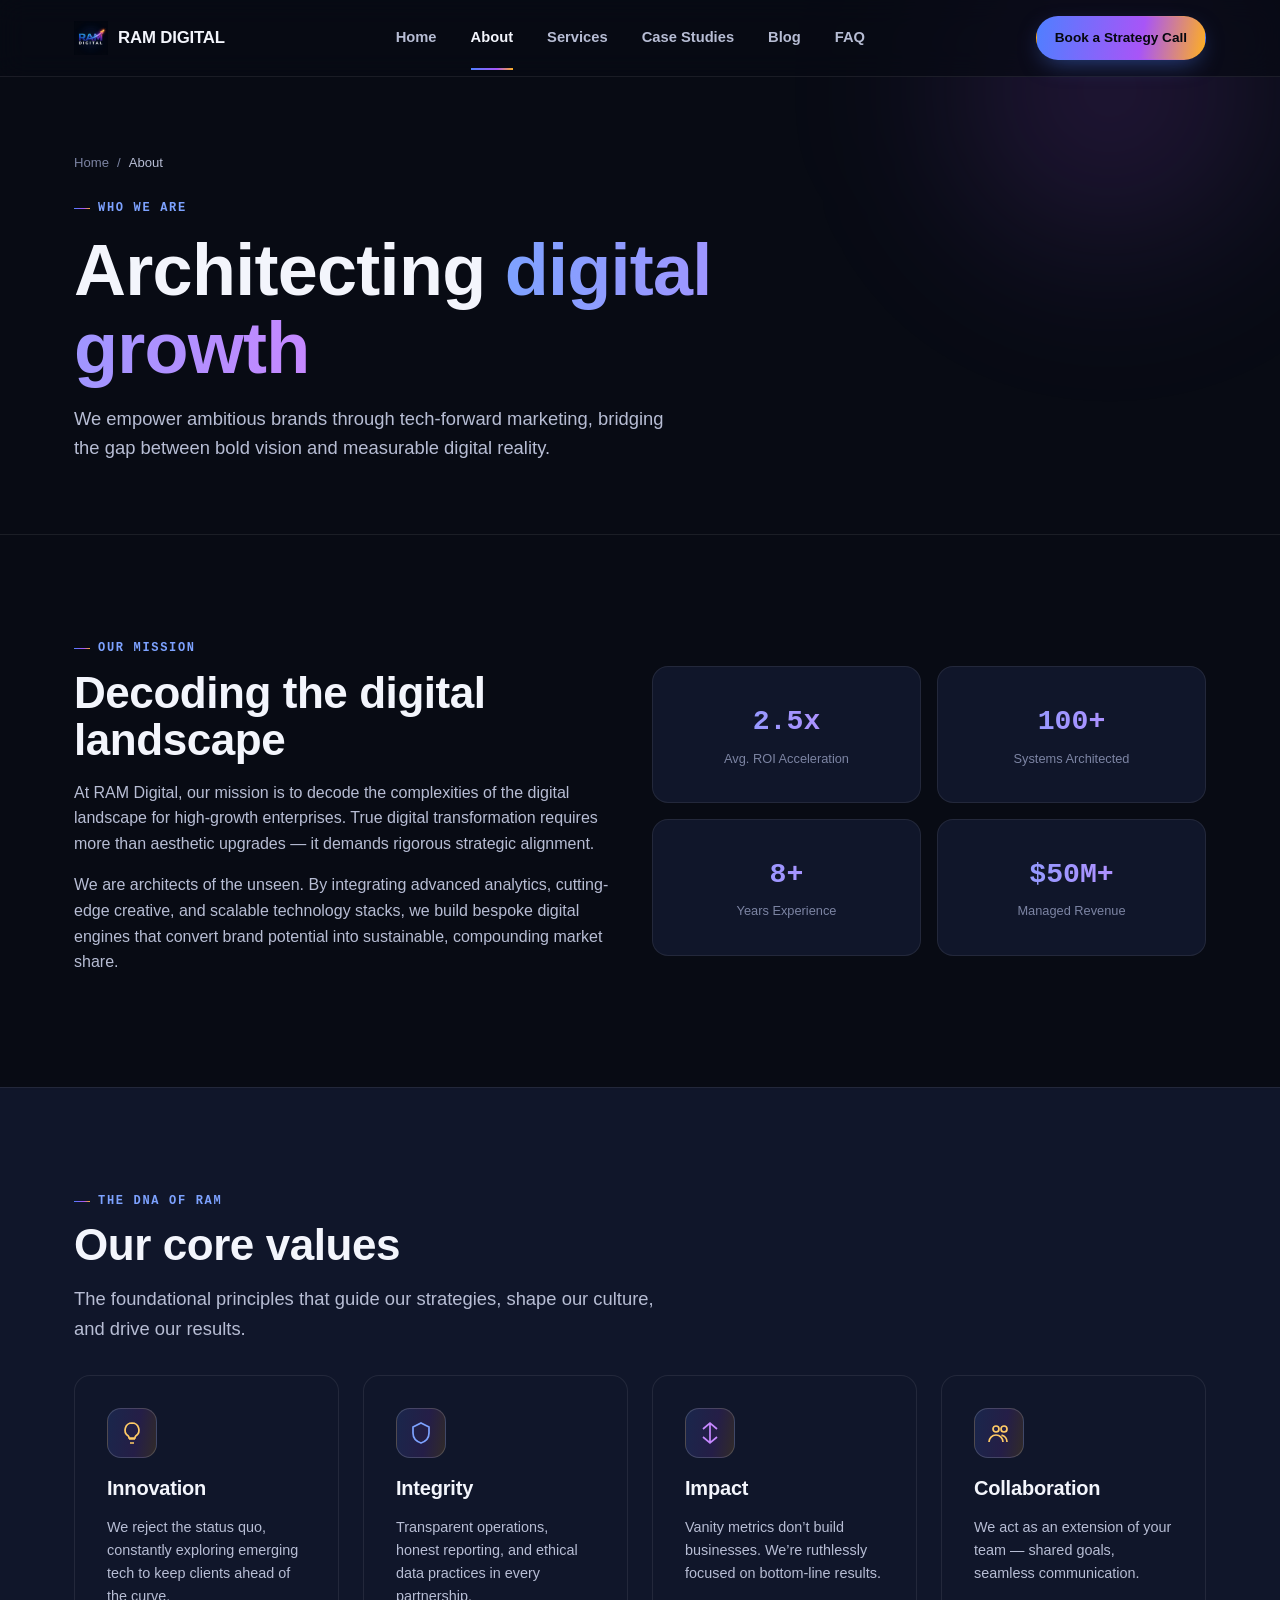
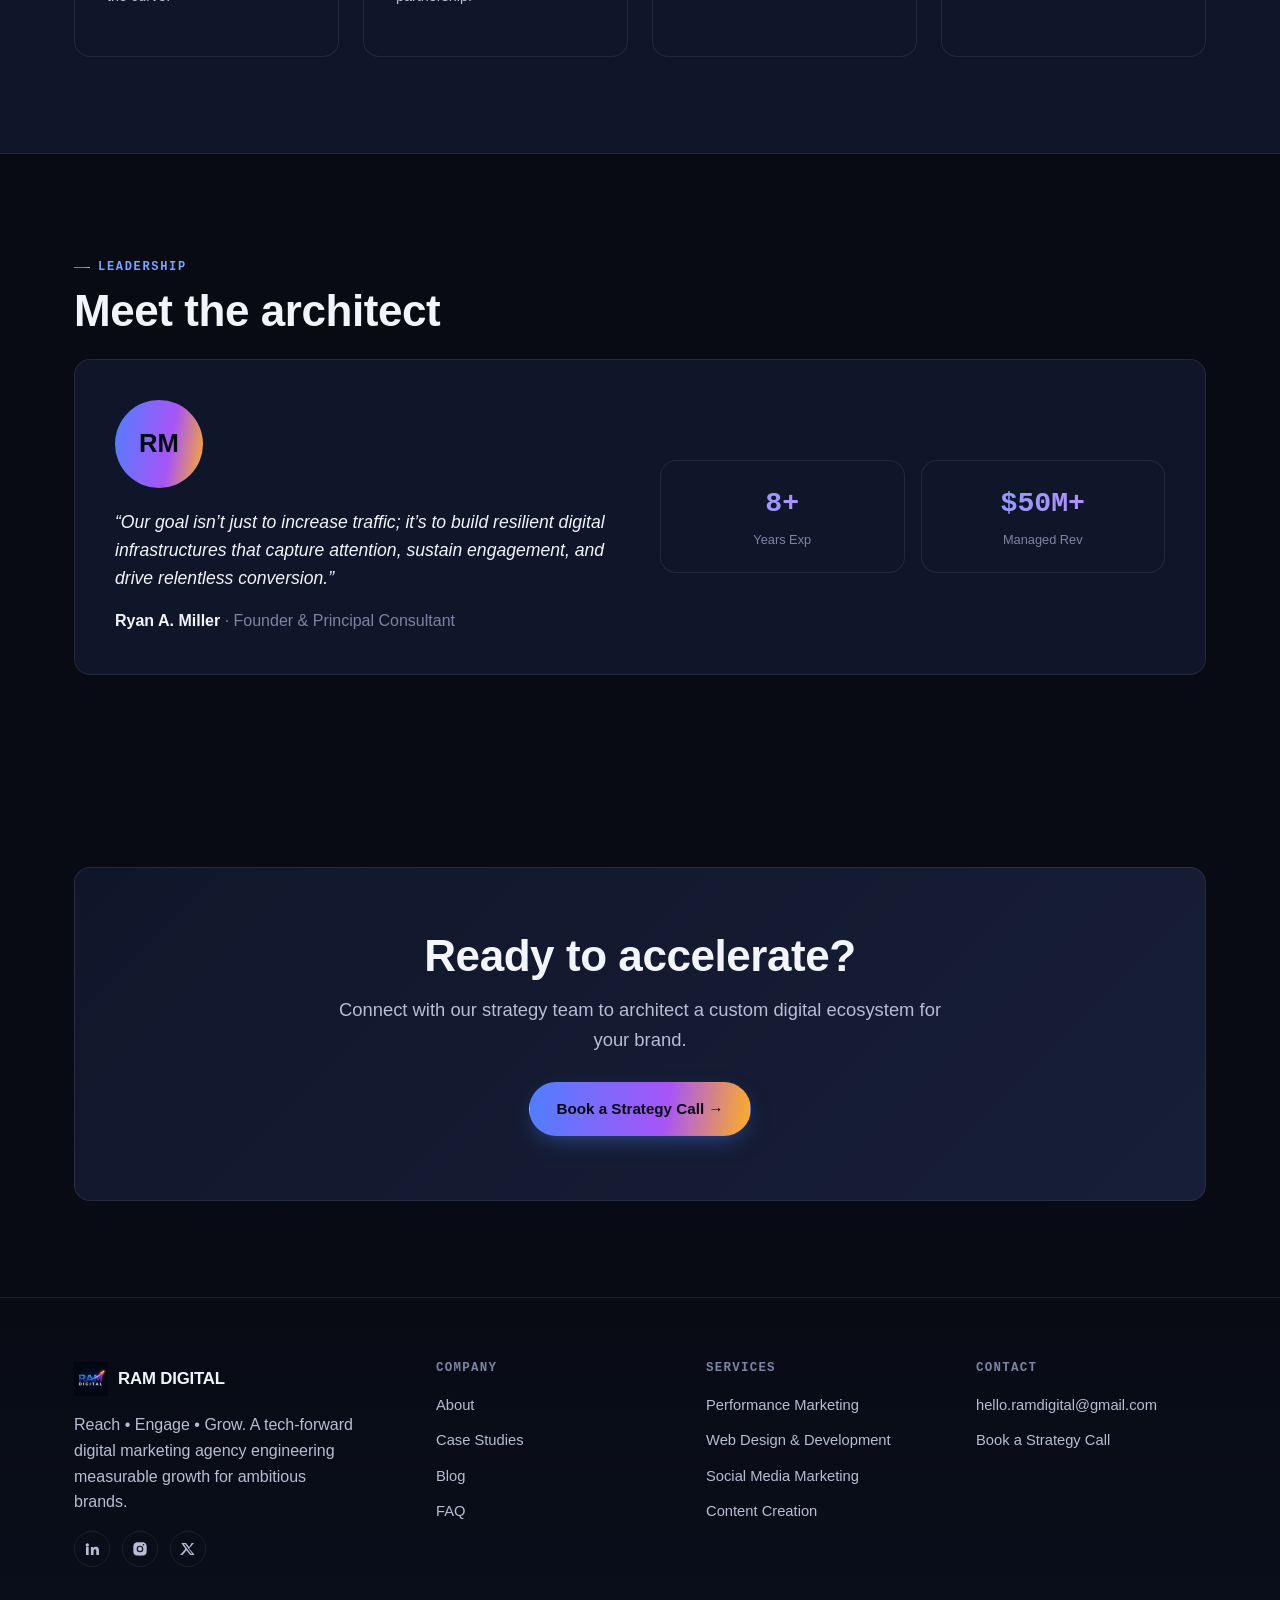
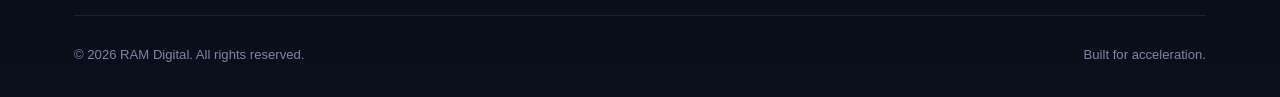
==== commit 938137bb: "update on about.html" ====
--- a/about.html
+++ b/about.html
@@ -1,13 +1,32 @@
 <!DOCTYPE html>
 <html lang="en">
 <head>
+<link rel="canonical" href="https://ramdigital.media/about.html">
+<meta name="robots" content="index, follow">
+<meta property="og:title" content="About RAM Digital | Digital Marketing Agency">
+<meta property="og:description" content="Learn about RAM Digital, a digital marketing agency focused on measurable growth through performance marketing, web development, social media and content creation.">
+<meta property="og:url" content="https://ramdigital.media/about.html">
+<meta property="og:type" content="website">
+<meta name="twitter:card" content="summary_large_image">
+<meta name="twitter:title" content="About RAM Digital | Digital Marketing Agency">
+<meta name="twitter:description" content="Learn about RAM Digital, a digital marketing agency focused on measurable growth through performance marketing, web development, social media and content creation.">
+<script type="application/ld+json">
+{
+  "@context": "https://schema.org",
+  "@type": "Organization",
+  "name": "RAM Digital",
+  "url": "https://ramdigital.media/",
+  "email": "mailto:hello.ramdigital@gmail.com",
+  "description": "A tech-forward digital marketing agency focused on measurable growth through performance marketing, web development, social media and content creation."
+}
+</script>
 <meta charset="UTF-8">
 <meta name="viewport" content="width=device-width, initial-scale=1.0">
-<title>About | RAM Digital</title>
-<meta name="description" content="RAM Digital was founded on the belief that marketing should be a measurable science. Meet our mission, values and leadership.">
-<link rel="icon" type="image/png" sizes="32x32" href="images/favicon-32.png">
-<link rel="icon" type="image/png" sizes="16x16" href="images/favicon-16.png">
-<link rel="apple-touch-icon" href="images/apple-touch-icon.png">
+<title>About RAM Digital | Digital Marketing Agency</title>
+<meta name="description" content="Learn about RAM Digital, a digital marketing agency focused on measurable growth through performance marketing, web development, social media and content creation.">
+<link rel="icon" type="image/png" sizes="32x32" href="[data-uri]">
+<link rel="icon" type="image/png" sizes="16x16" href="[data-uri]">
+<link rel="apple-touch-icon" href="[data-uri]">
 <link rel="manifest" href="manifest.json">
 <meta name="theme-color" content="#080b14">
 <style>
@@ -720,7 +739,7 @@
       </div>
       <div class="footer-col">
         <h4>Contact</h4>
-        <a href="mailto:digitalmarketingnez@gmail.com">digitalmarketingnez@gmail.com</a>
+        <a href="mailto:hello.ramdigital@gmail.com">hello.ramdigital@gmail.com</a>
         <a href="book-a-call.html">Book a Strategy Call</a>
       </div>
     </div>
